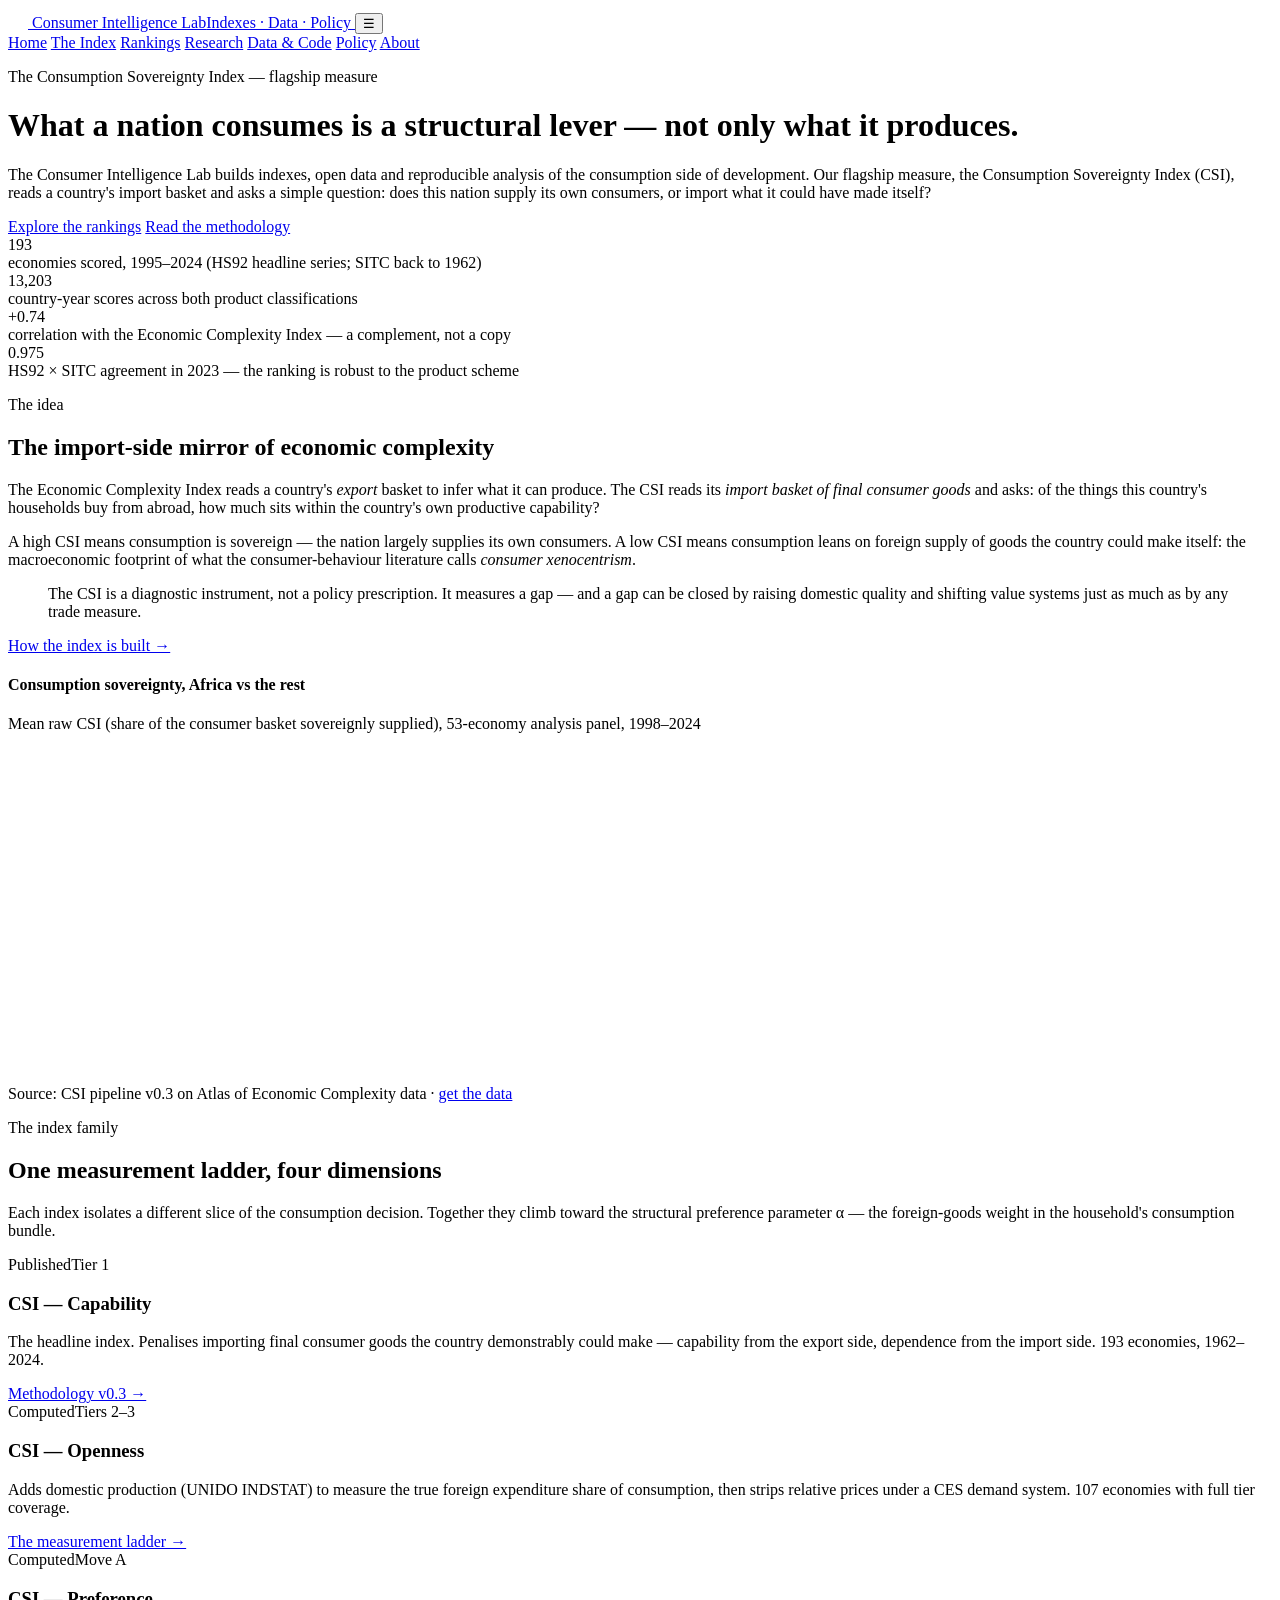
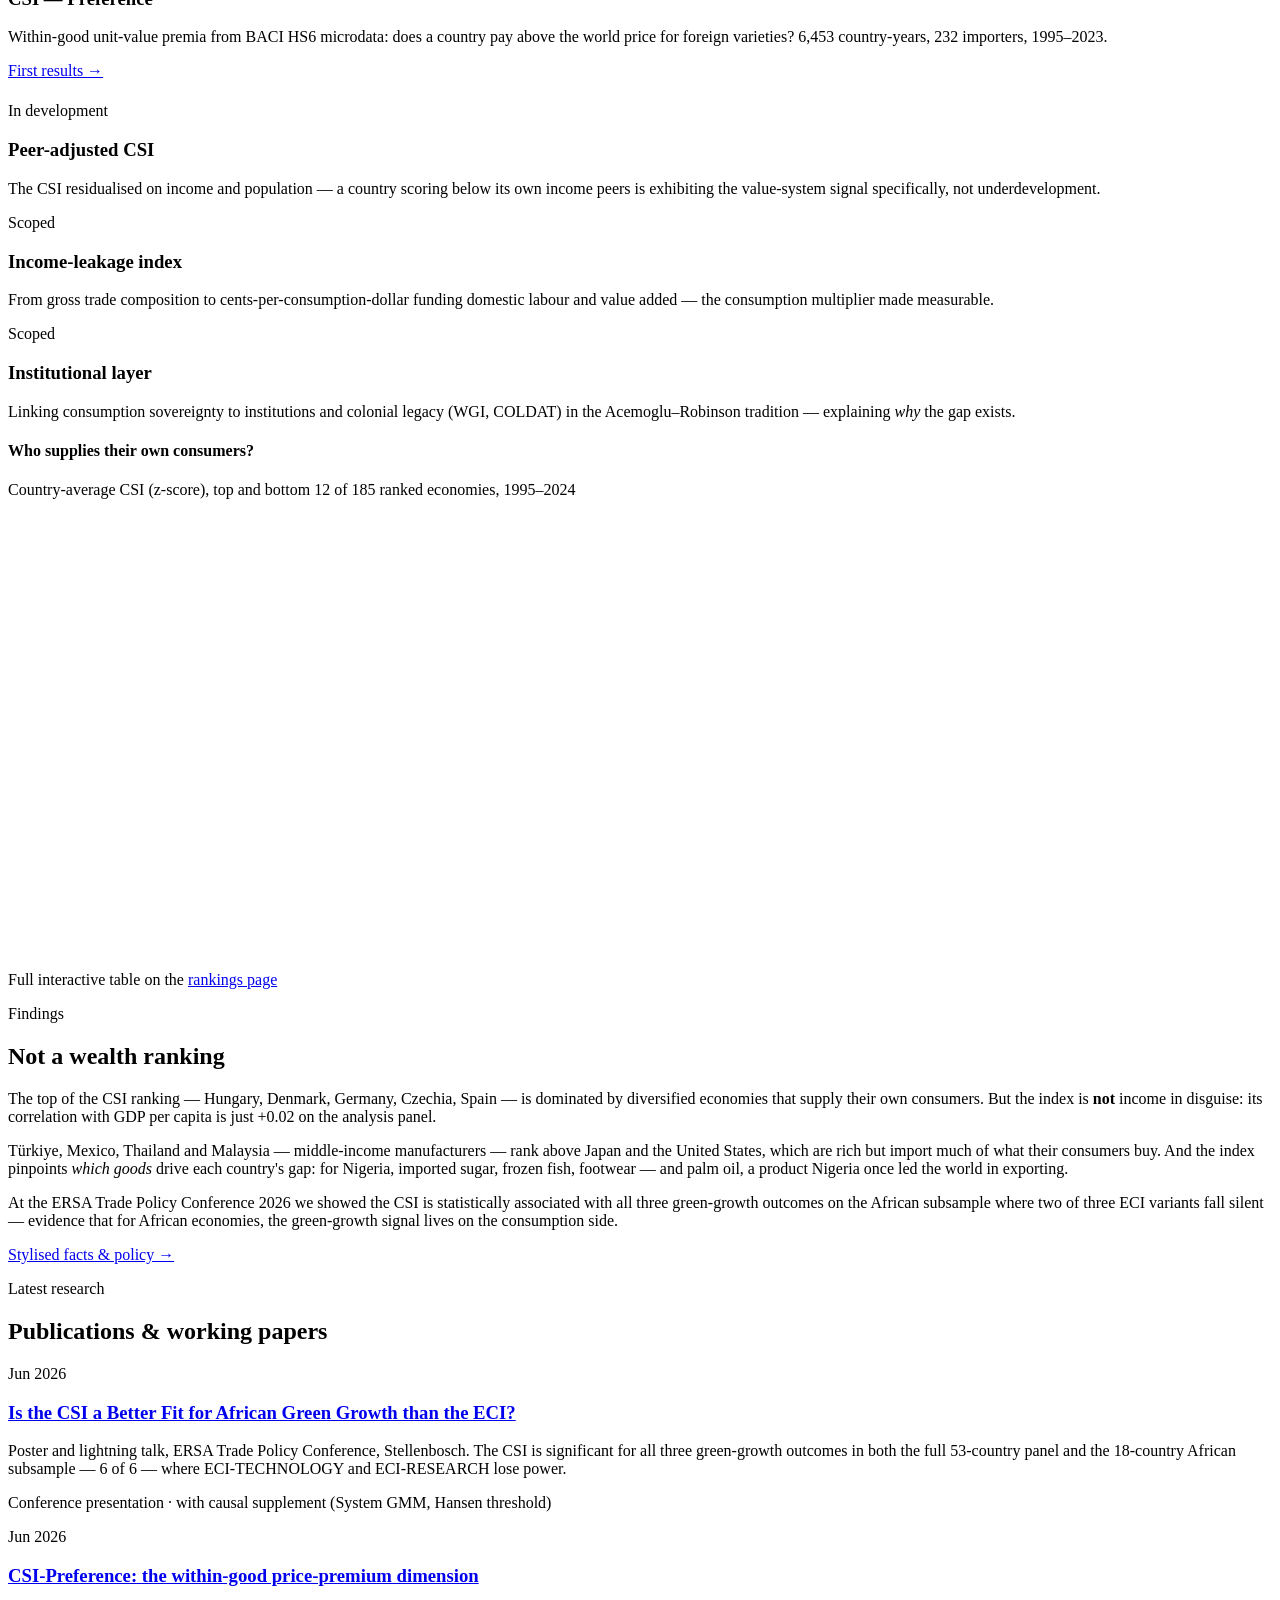
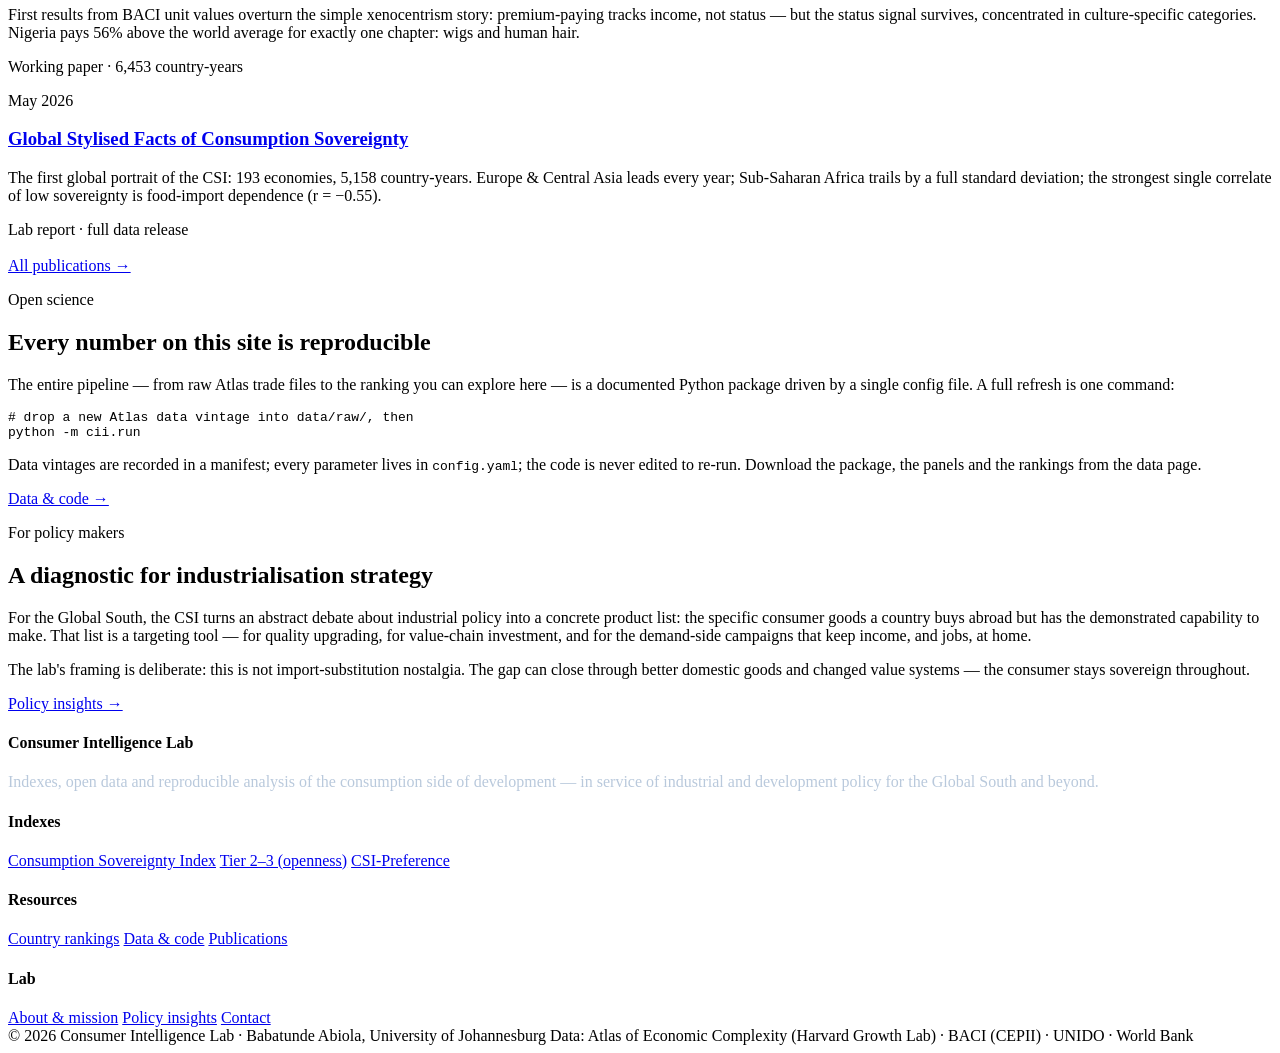
==== index.html @ 5682c0dc "Add site pages" ====
<!DOCTYPE html>
<html lang="en">
<head>
<meta charset="UTF-8">
<meta name="viewport" content="width=device-width, initial-scale=1.0">
<title>Consumer Intelligence Lab — The Consumption Sovereignty Index</title>
<meta name="description" content="The Consumer Intelligence Lab builds indexes, open data and reproducible analysis on how nations consume — starting with the Consumption Sovereignty Index (CSI), the import-side mirror of the Economic Complexity Index.">
<link rel="stylesheet" href="assets/css/main.css">
</head>
<body>

<header class="site-header"><div class="wrap bar">
  <a class="brand" href="index.html">
    <span class="brand-mark"><svg width="20" height="20" viewBox="0 0 20 20" fill="none" aria-hidden="true"><path d="M3 15 L8 9 L12 12 L17 4" stroke="#fff" stroke-width="2" stroke-linecap="round" stroke-linejoin="round"/><circle cx="17" cy="4" r="2" fill="#fff"/></svg></span>
    <span class="brand-name">Consumer Intelligence Lab<span>Indexes · Data · Policy</span></span>
  </a>
  <button class="nav-toggle" aria-label="Menu">☰</button>
  <nav class="nav">
    <a href="index.html">Home</a>
    <a href="csi.html">The Index</a>
    <a href="rankings.html">Rankings</a>
    <a href="research.html">Research</a>
    <a href="data.html">Data &amp; Code</a>
    <a href="policy.html">Policy</a>
    <a href="about.html">About</a>
  </nav>
</div></header>

<div class="hero"><div class="wrap">
  <p class="kicker">The Consumption Sovereignty Index — flagship measure</p>
  <h1>What a nation consumes is a structural lever — not only what it produces.</h1>
  <p class="lead">The Consumer Intelligence Lab builds indexes, open data and reproducible analysis of the consumption side of development. Our flagship measure, the Consumption Sovereignty Index (CSI), reads a country's import basket and asks a simple question: does this nation supply its own consumers, or import what it could have made itself?</p>
  <div class="btn-row">
    <a class="btn btn-primary" href="rankings.html">Explore the rankings</a>
    <a class="btn btn-ghost" href="csi.html">Read the methodology</a>
  </div>
</div></div>

<div class="stat-band"><div class="wrap">
  <div class="stat-grid">
    <div class="stat"><div class="num">193</div><div class="lbl">economies scored, 1995–2024 (HS92 headline series; SITC back to 1962)</div></div>
    <div class="stat"><div class="num">13,203</div><div class="lbl">country-year scores across both product classifications</div></div>
    <div class="stat"><div class="num">+0.74</div><div class="lbl">correlation with the Economic Complexity Index — a complement, not a copy</div></div>
    <div class="stat"><div class="num">0.975</div><div class="lbl">HS92 × SITC agreement in 2023 — the ranking is robust to the product scheme</div></div>
  </div>
</div></div>

<section class="block"><div class="wrap">
  <div class="grid-2">
    <div>
      <p class="kicker">The idea</p>
      <h2>The import-side mirror of economic complexity</h2>
      <p>The Economic Complexity Index reads a country's <em>export</em> basket to infer what it can produce. The CSI reads its <em>import basket of final consumer goods</em> and asks: of the things this country's households buy from abroad, how much sits within the country's own productive capability?</p>
      <p>A high CSI means consumption is sovereign — the nation largely supplies its own consumers. A low CSI means consumption leans on foreign supply of goods the country could make itself: the macroeconomic footprint of what the consumer-behaviour literature calls <em>consumer xenocentrism</em>.</p>
      <blockquote class="pull">The CSI is a diagnostic instrument, not a policy prescription. It measures a gap — and a gap can be closed by raising domestic quality and shifting value systems just as much as by any trade measure.</blockquote>
      <a class="btn btn-light" href="csi.html">How the index is built →</a>
    </div>
    <div class="panel viz-root">
      <h4>Consumption sovereignty, Africa vs the rest</h4>
      <p class="sub">Mean raw CSI (share of the consumer basket sovereignly supplied), 53-economy analysis panel, 1998–2024</p>
      <div class="chart-box" style="height:320px"><canvas id="heroTrend" role="img" aria-label="Line chart: raw CSI for African economies vs non-African economies, 1998 to 2024. The African line is persistently about 0.10 lower."></canvas></div>
      <p class="src">Source: CSI pipeline v0.3 on Atlas of Economic Complexity data · <a href="data.html">get the data</a></p>
    </div>
  </div>
</div></section>

<section class="block alt"><div class="wrap">
  <div class="section-head">
    <p class="kicker">The index family</p>
    <h2>One measurement ladder, four dimensions</h2>
    <p class="muted">Each index isolates a different slice of the consumption decision. Together they climb toward the structural preference parameter α — the foreign-goods weight in the household's consumption bundle.</p>
  </div>
  <div class="grid-3">
    <div class="card index-card">
      <div class="tag-row"><span class="tag t-green">Published</span><span class="tag t-gray">Tier 1</span></div>
      <h3>CSI — Capability</h3>
      <p class="muted">The headline index. Penalises importing final consumer goods the country demonstrably could make — capability from the export side, dependence from the import side. 193 economies, 1962–2024.</p>
      <a href="csi.html">Methodology v0.3 →</a>
    </div>
    <div class="card index-card">
      <div class="tag-row"><span class="tag t-green">Computed</span><span class="tag t-gray">Tiers 2–3</span></div>
      <h3>CSI — Openness</h3>
      <p class="muted">Adds domestic production (UNIDO INDSTAT) to measure the true foreign expenditure share of consumption, then strips relative prices under a CES demand system. 107 economies with full tier coverage.</p>
      <a href="csi.html#ladder">The measurement ladder →</a>
    </div>
    <div class="card index-card">
      <div class="tag-row"><span class="tag t-green">Computed</span><span class="tag t-gray">Move A</span></div>
      <h3>CSI — Preference</h3>
      <p class="muted">Within-good unit-value premia from BACI HS6 microdata: does a country pay above the world price for foreign varieties? 6,453 country-years, 232 importers, 1995–2023.</p>
      <a href="research.html#preference">First results →</a>
    </div>
  </div>
  <div style="margin-top:22px" class="grid-3">
    <div class="card index-card coming">
      <div class="tag-row"><span class="tag t-orange">In development</span></div>
      <h3>Peer-adjusted CSI</h3>
      <p class="muted">The CSI residualised on income and population — a country scoring below its own income peers is exhibiting the value-system signal specifically, not underdevelopment.</p>
    </div>
    <div class="card index-card coming">
      <div class="tag-row"><span class="tag t-orange">Scoped</span></div>
      <h3>Income-leakage index</h3>
      <p class="muted">From gross trade composition to cents-per-consumption-dollar funding domestic labour and value added — the consumption multiplier made measurable.</p>
    </div>
    <div class="card index-card coming">
      <div class="tag-row"><span class="tag t-orange">Scoped</span></div>
      <h3>Institutional layer</h3>
      <p class="muted">Linking consumption sovereignty to institutions and colonial legacy (WGI, COLDAT) in the Acemoglu–Robinson tradition — explaining <em>why</em> the gap exists.</p>
    </div>
  </div>
</div></section>

<section class="block"><div class="wrap">
  <div class="grid-2">
    <div class="panel viz-root">
      <h4>Who supplies their own consumers?</h4>
      <p class="sub">Country-average CSI (z-score), top and bottom 12 of 185 ranked economies, 1995–2024</p>
      <div class="chart-box" style="height:440px"><canvas id="homeRank" role="img" aria-label="Diverging bar chart of top 12 and bottom 12 country-average CSI scores. Hungary leads near +2.0; Somalia is lowest among sovereign states near −2.1."></canvas></div>
      <p class="src">Full interactive table on the <a href="rankings.html">rankings page</a></p>
    </div>
    <div>
      <p class="kicker">Findings</p>
      <h2>Not a wealth ranking</h2>
      <p>The top of the CSI ranking — Hungary, Denmark, Germany, Czechia, Spain — is dominated by diversified economies that supply their own consumers. But the index is <strong>not</strong> income in disguise: its correlation with GDP per capita is just +0.02 on the analysis panel.</p>
      <p>Türkiye, Mexico, Thailand and Malaysia — middle-income manufacturers — rank above Japan and the United States, which are rich but import much of what their consumers buy. And the index pinpoints <em>which goods</em> drive each country's gap: for Nigeria, imported sugar, frozen fish, footwear — and palm oil, a product Nigeria once led the world in exporting.</p>
      <p>At the ERSA Trade Policy Conference 2026 we showed the CSI is statistically associated with all three green-growth outcomes on the African subsample where two of three ECI variants fall silent — evidence that for African economies, the green-growth signal lives on the consumption side.</p>
      <a class="btn btn-light" href="policy.html">Stylised facts &amp; policy →</a>
    </div>
  </div>
</div></section>

<section class="block alt"><div class="wrap">
  <div class="section-head">
    <p class="kicker">Latest research</p>
    <h2>Publications &amp; working papers</h2>
  </div>
  <div class="pub">
    <div class="date">Jun 2026</div>
    <div>
      <h3><a href="research.html#ersa">Is the CSI a Better Fit for African Green Growth than the ECI?</a></h3>
      <p>Poster and lightning talk, ERSA Trade Policy Conference, Stellenbosch. The CSI is significant for all three green-growth outcomes in both the full 53-country panel and the 18-country African subsample — 6 of 6 — where ECI-TECHNOLOGY and ECI-RESEARCH lose power.</p>
      <p class="meta">Conference presentation · with causal supplement (System GMM, Hansen threshold)</p>
    </div>
  </div>
  <div class="pub">
    <div class="date">Jun 2026</div>
    <div>
      <h3><a href="research.html#preference">CSI-Preference: the within-good price-premium dimension</a></h3>
      <p>First results from BACI unit values overturn the simple xenocentrism story: premium-paying tracks income, not status — but the status signal survives, concentrated in culture-specific categories. Nigeria pays 56% above the world average for exactly one chapter: wigs and human hair.</p>
      <p class="meta">Working paper · 6,453 country-years</p>
    </div>
  </div>
  <div class="pub">
    <div class="date">May 2026</div>
    <div>
      <h3><a href="research.html#stylised">Global Stylised Facts of Consumption Sovereignty</a></h3>
      <p>The first global portrait of the CSI: 193 economies, 5,158 country-years. Europe &amp; Central Asia leads every year; Sub-Saharan Africa trails by a full standard deviation; the strongest single correlate of low sovereignty is food-import dependence (r = −0.55).</p>
      <p class="meta">Lab report · full data release</p>
    </div>
  </div>
  <p style="margin-top:18px"><a class="btn btn-light" href="research.html">All publications →</a></p>
</div></section>

<section class="block"><div class="wrap">
  <div class="grid-2">
    <div>
      <p class="kicker">Open science</p>
      <h2>Every number on this site is reproducible</h2>
      <p>The entire pipeline — from raw Atlas trade files to the ranking you can explore here — is a documented Python package driven by a single config file. A full refresh is one command:</p>
      <pre class="code"><span class="c"># drop a new Atlas data vintage into data/raw/, then</span>
python -m cii.run</pre>
      <p>Data vintages are recorded in a manifest; every parameter lives in <code class="inline">config.yaml</code>; the code is never edited to re-run. Download the package, the panels and the rankings from the data page.</p>
      <a class="btn btn-primary" href="data.html">Data &amp; code →</a>
    </div>
    <div>
      <p class="kicker">For policy makers</p>
      <h2>A diagnostic for industrialisation strategy</h2>
      <p>For the Global South, the CSI turns an abstract debate about industrial policy into a concrete product list: the specific consumer goods a country buys abroad but has the demonstrated capability to make. That list is a targeting tool — for quality upgrading, for value-chain investment, and for the demand-side campaigns that keep income, and jobs, at home.</p>
      <p>The lab's framing is deliberate: this is not import-substitution nostalgia. The gap can close through better domestic goods and changed value systems — the consumer stays sovereign throughout.</p>
      <a class="btn btn-light" href="policy.html">Policy insights →</a>
    </div>
  </div>
</div></section>

<footer class="site-footer"><div class="wrap">
  <div class="top">
    <div>
      <h4>Consumer Intelligence Lab</h4>
      <p class="small" style="color:#b9c9dc">Indexes, open data and reproducible analysis of the consumption side of development — in service of industrial and development policy for the Global South and beyond.</p>
    </div>
    <div>
      <h4>Indexes</h4>
      <a href="csi.html">Consumption Sovereignty Index</a>
      <a href="csi.html#ladder">Tier 2–3 (openness)</a>
      <a href="research.html#preference">CSI-Preference</a>
    </div>
    <div>
      <h4>Resources</h4>
      <a href="rankings.html">Country rankings</a>
      <a href="data.html">Data &amp; code</a>
      <a href="research.html">Publications</a>
    </div>
    <div>
      <h4>Lab</h4>
      <a href="about.html">About &amp; mission</a>
      <a href="policy.html">Policy insights</a>
      <a href="about.html#contact">Contact</a>
    </div>
  </div>
  <div class="legal">
    <span>© 2026 Consumer Intelligence Lab · Babatunde Abiola, University of Johannesburg</span>
    <span>Data: Atlas of Economic Complexity (Harvard Growth Lab) · BACI (CEPII) · UNIDO · World Bank</span>
  </div>
</div></footer>

<script src="assets/js/vendor/chart.umd.min.js"></script>
<script src="assets/js/data.js"></script>
<script src="assets/js/main.js"></script>
<script>
(function () {
  const D = CSI_DATA;
  cilLineChart("heroTrend", D.analysisYears, [
    { label: "African economies (18)", data: D.trendAfrica, color: CIL.series[1] },
    { label: "Non-African economies (35)", data: D.trendNonAfrica, color: CIL.series[0] },
  ], { yTitle: "Raw CSI (0–1, high = sovereign)" });

  const top = D.rankings.slice(0, 12);
  const bottom = D.rankings.slice(-12);
  const rows = top.concat(bottom);
  cilDivergingBar("homeRank", rows.map(r => r.name), rows.map(r => r.csi),
    { xTitle: "Country-average CSI (z-score)", dp: 2 });
})();
</script>
</body>
</html>
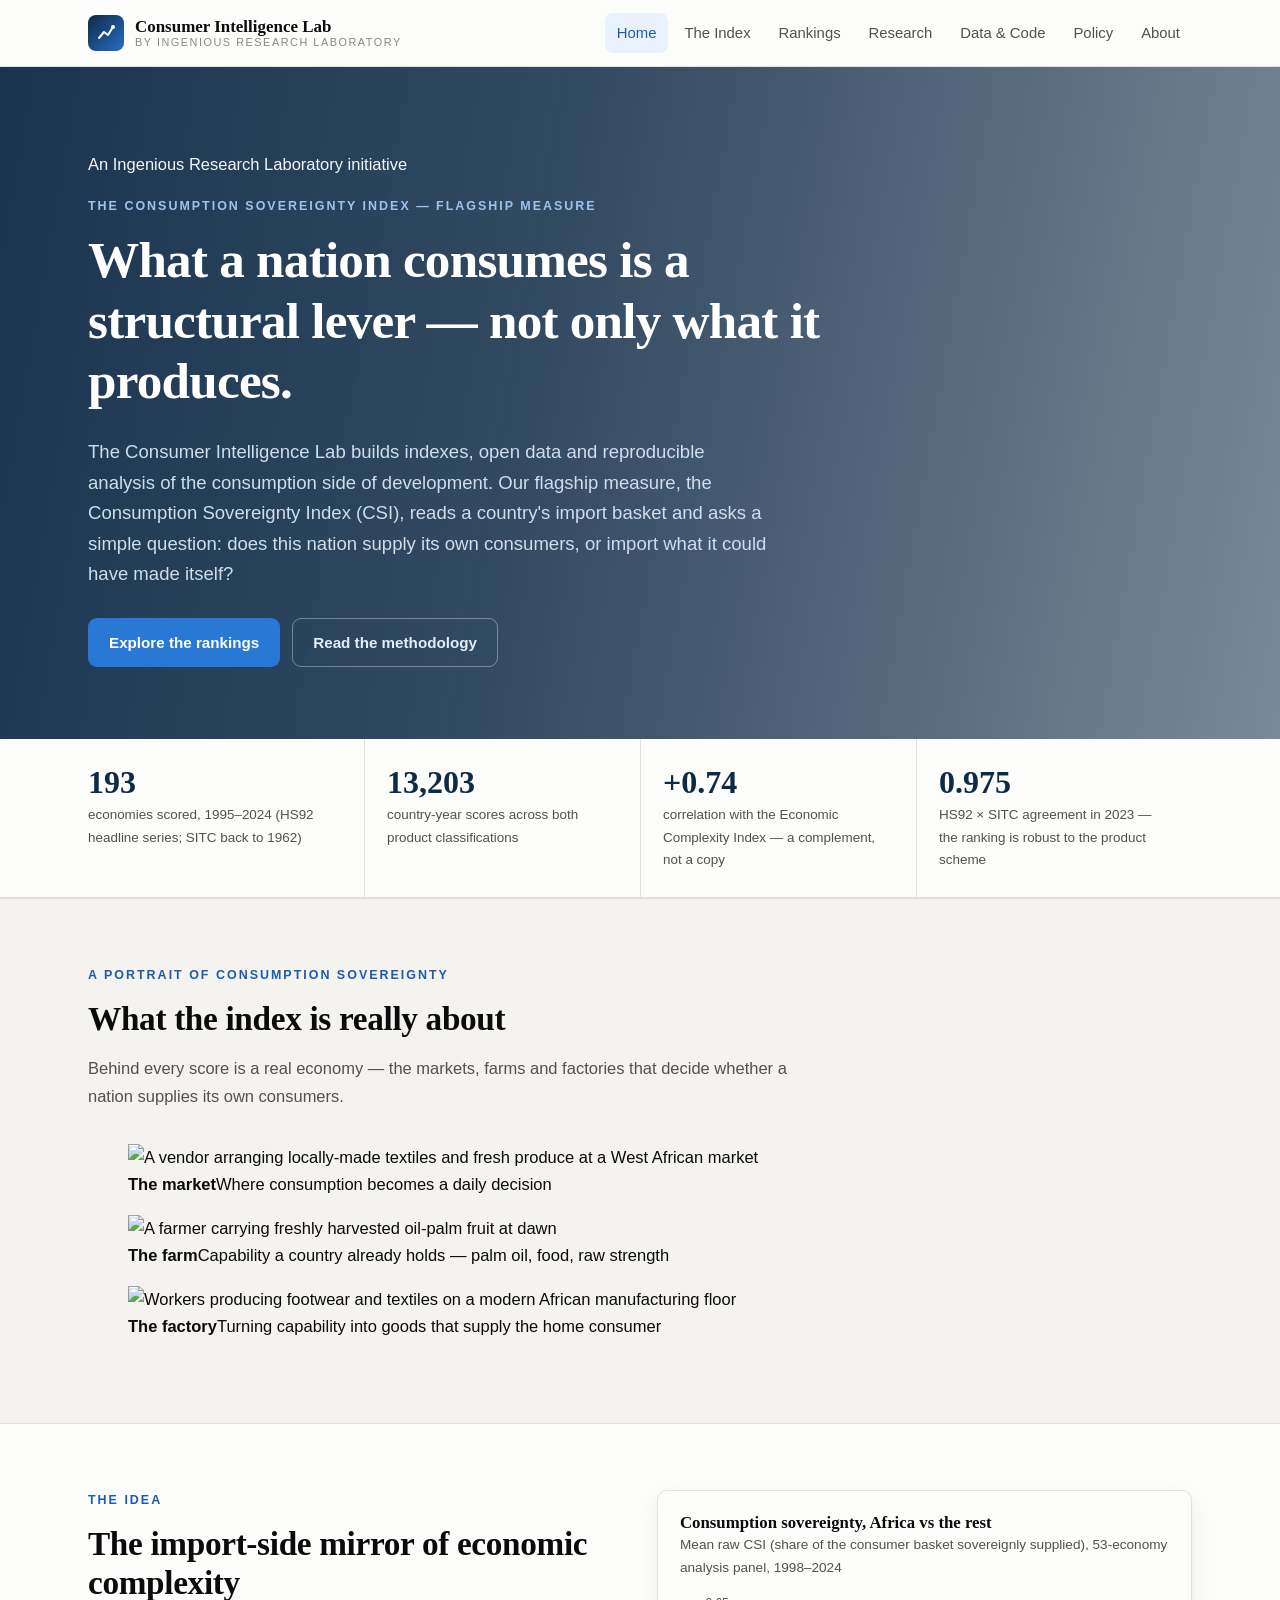
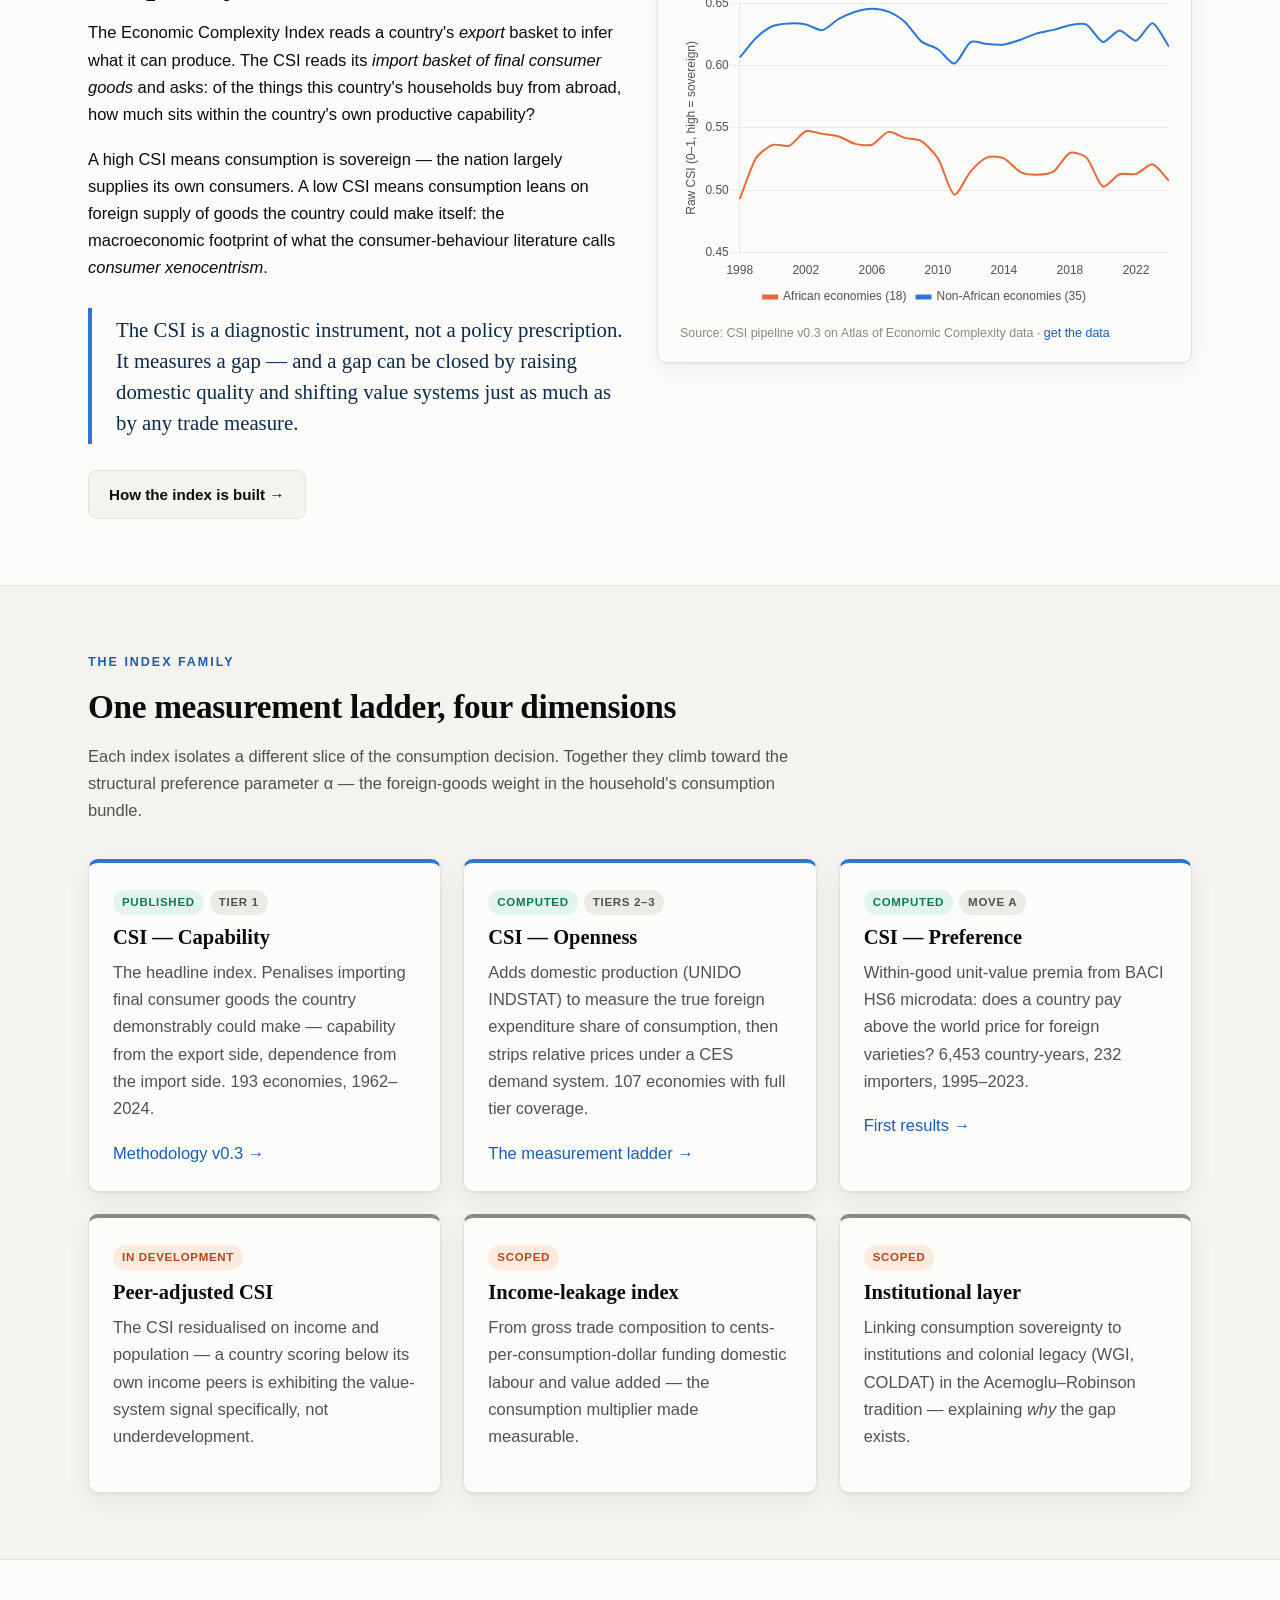
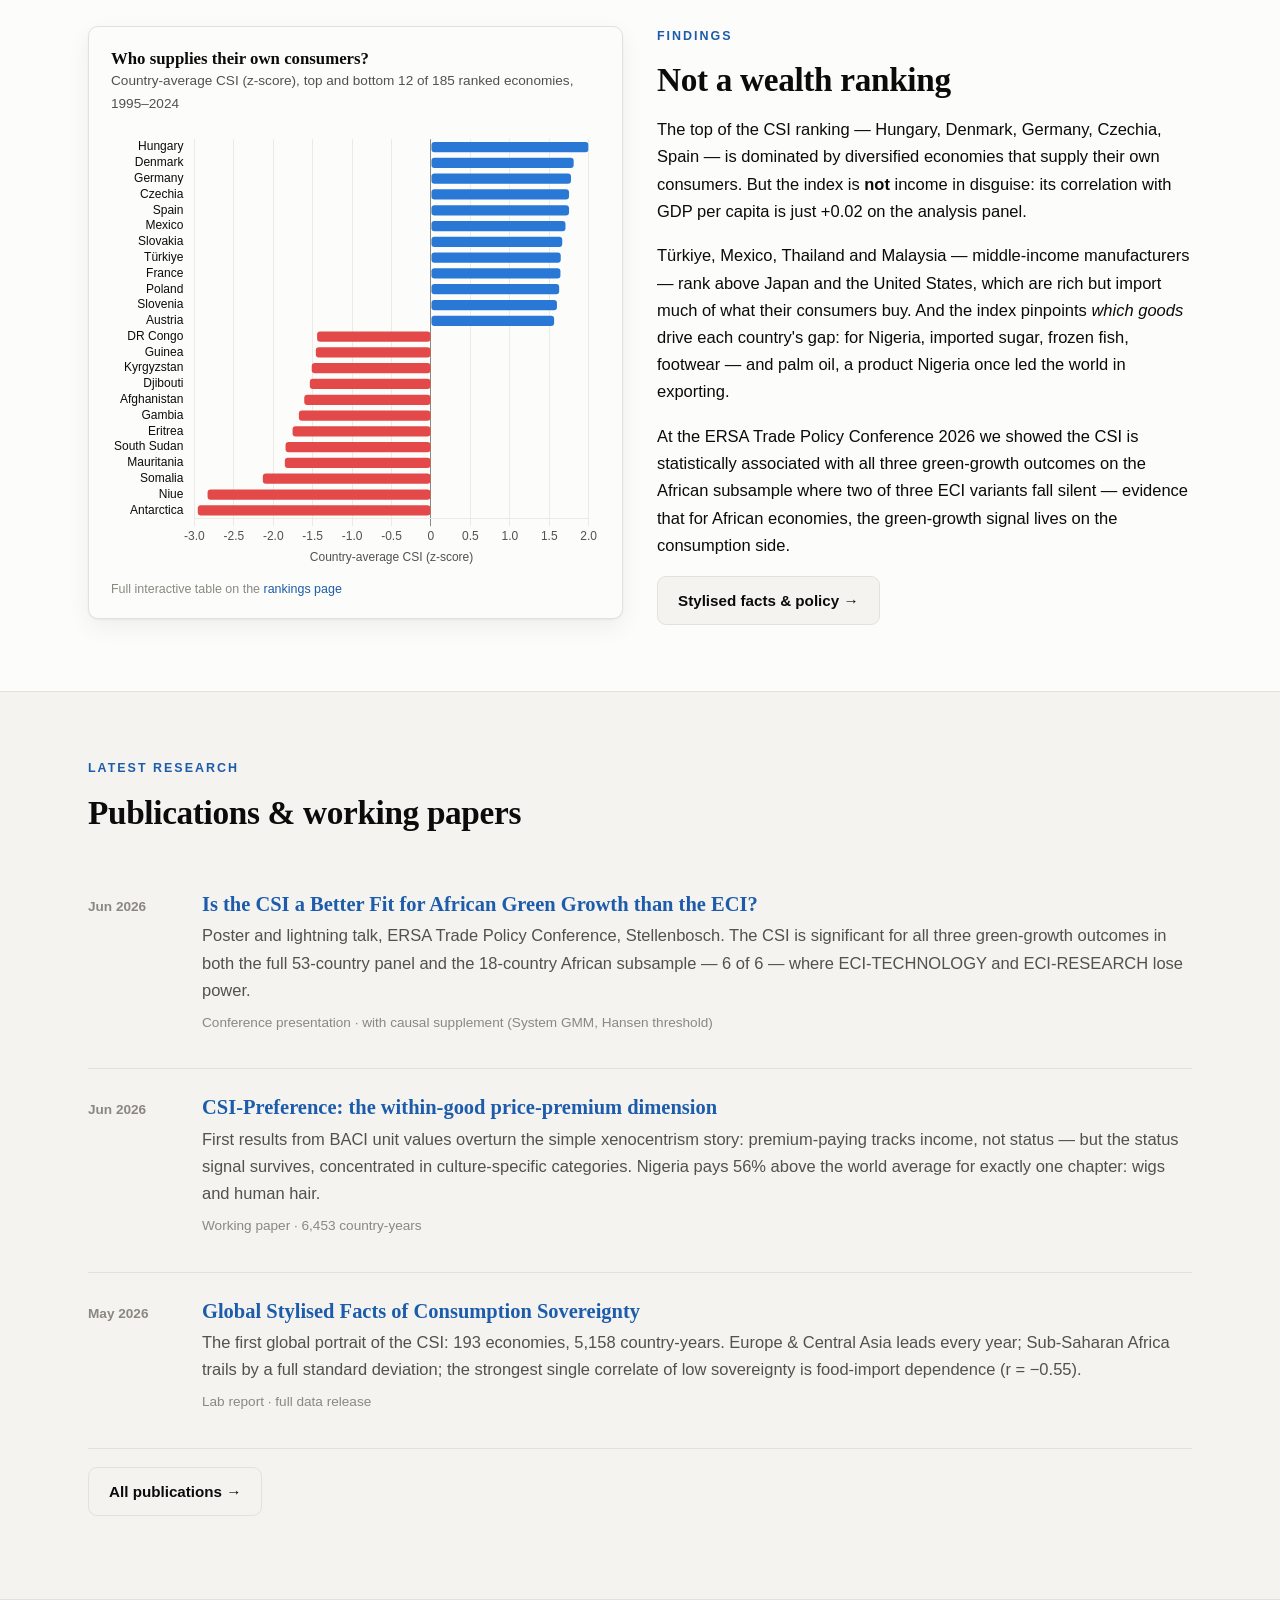
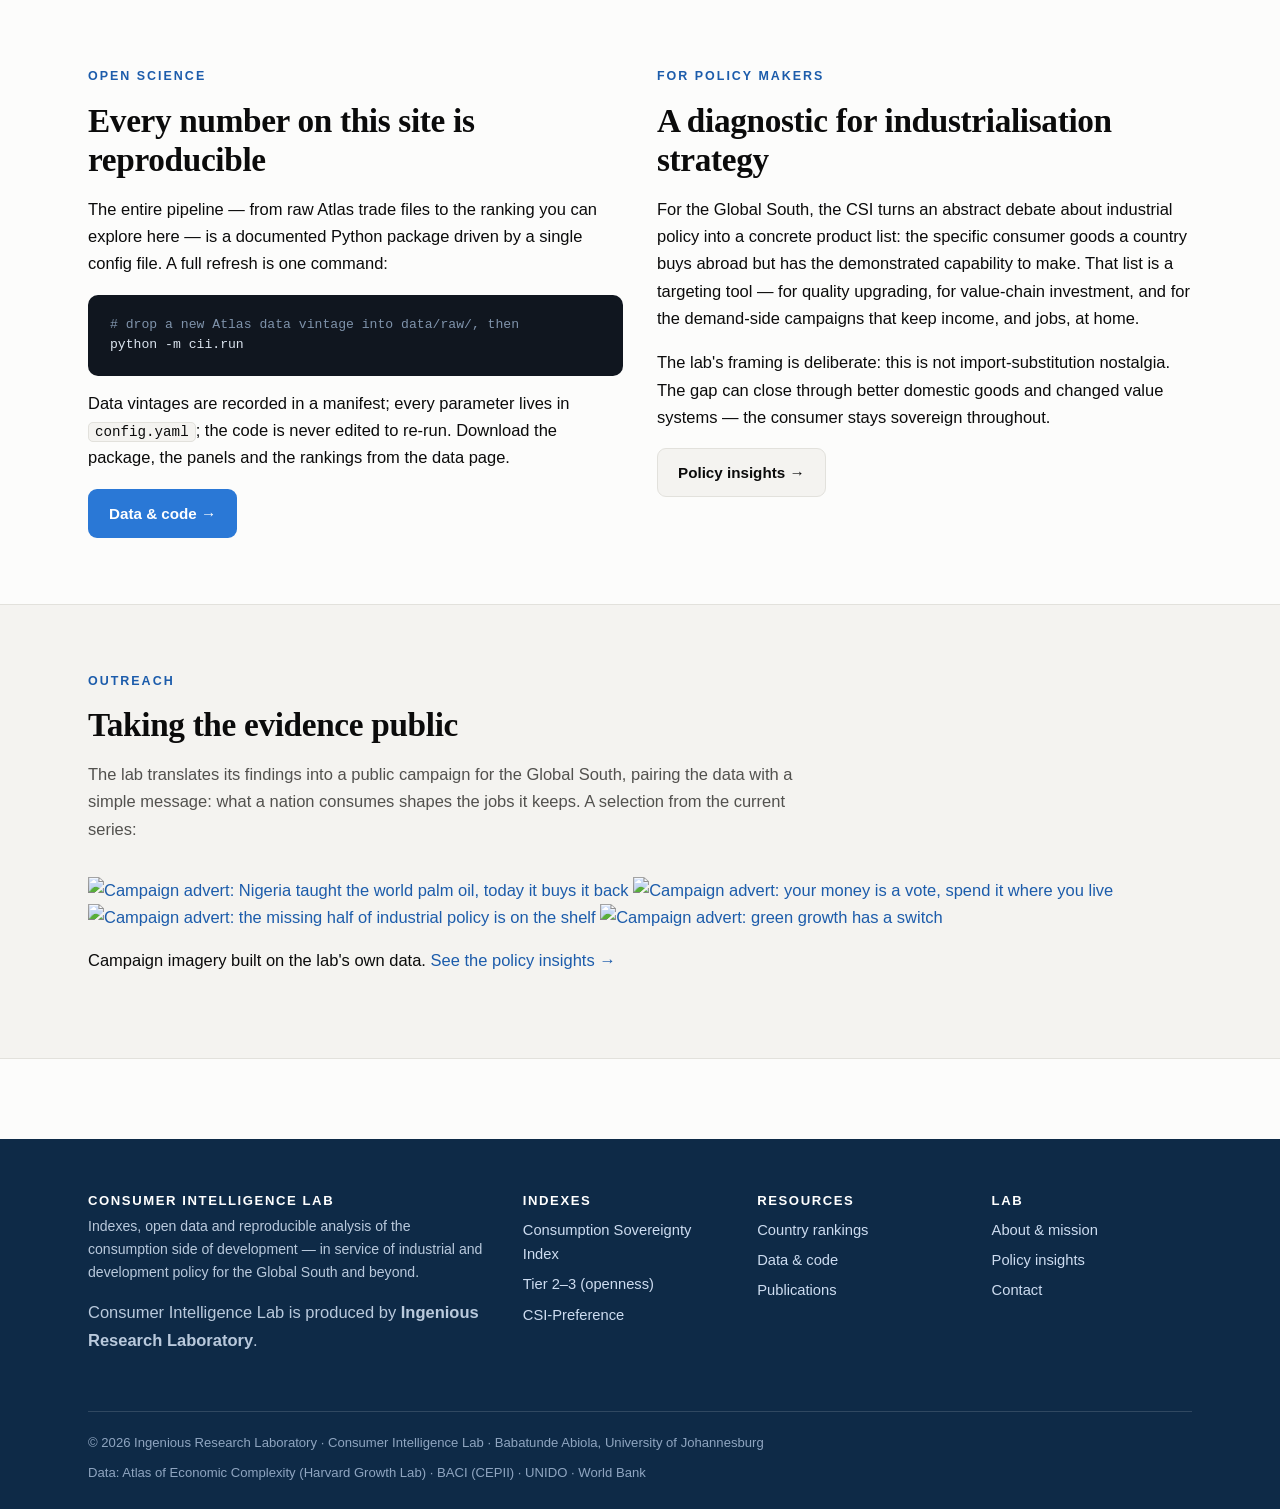
==== commit bec1c3e6: "Add files via upload" ====
--- a/index.html
+++ b/index.html
@@ -12,7 +12,7 @@
 <header class="site-header"><div class="wrap bar">
   <a class="brand" href="index.html">
     <span class="brand-mark"><svg width="20" height="20" viewBox="0 0 20 20" fill="none" aria-hidden="true"><path d="M3 15 L8 9 L12 12 L17 4" stroke="#fff" stroke-width="2" stroke-linecap="round" stroke-linejoin="round"/><circle cx="17" cy="4" r="2" fill="#fff"/></svg></span>
-    <span class="brand-name">Consumer Intelligence Lab<span>Indexes · Data · Policy</span></span>
+    <span class="brand-name">Consumer Intelligence Lab<span>By Ingenious Research Laboratory</span></span>
   </a>
   <button class="nav-toggle" aria-label="Menu">☰</button>
   <nav class="nav">
@@ -26,7 +26,8 @@
   </nav>
 </div></header>
 
-<div class="hero"><div class="wrap">
+<div class="hero has-photo" style="background: linear-gradient(100deg, rgba(14,42,71,.95) 0%, rgba(14,42,71,.85) 42%, rgba(14,42,71,.55) 100%), url('assets/img/photo_market.jpg'); background-size: cover; background-position: center right;"><div class="wrap">
+  <p class="hero-eyebrow">An Ingenious Research Laboratory initiative</p>
   <p class="kicker">The Consumption Sovereignty Index — flagship measure</p>
   <h1>What a nation consumes is a structural lever — not only what it produces.</h1>
   <p class="lead">The Consumer Intelligence Lab builds indexes, open data and reproducible analysis of the consumption side of development. Our flagship measure, the Consumption Sovereignty Index (CSI), reads a country's import basket and asks a simple question: does this nation supply its own consumers, or import what it could have made itself?</p>
@@ -44,6 +45,28 @@
     <div class="stat"><div class="num">0.975</div><div class="lbl">HS92 × SITC agreement in 2023 — the ranking is robust to the product scheme</div></div>
   </div>
 </div></div>
+
+<section class="block alt"><div class="wrap">
+  <div class="section-head">
+    <p class="kicker">A portrait of consumption sovereignty</p>
+    <h2>What the index is really about</h2>
+    <p class="muted">Behind every score is a real economy — the markets, farms and factories that decide whether a nation supplies its own consumers.</p>
+  </div>
+  <div class="photo-trio">
+    <figure>
+      <div class="ph"><img src="assets/img/photo_market.jpg" alt="A vendor arranging locally-made textiles and fresh produce at a West African market" loading="lazy"></div>
+      <div class="cap"><b>The market</b><span>Where consumption becomes a daily decision</span></div>
+    </figure>
+    <figure>
+      <div class="ph"><img src="assets/img/photo_palm.jpg" alt="A farmer carrying freshly harvested oil-palm fruit at dawn" loading="lazy"></div>
+      <div class="cap"><b>The farm</b><span>Capability a country already holds — palm oil, food, raw strength</span></div>
+    </figure>
+    <figure>
+      <div class="ph"><img src="assets/img/photo_factory.jpg" alt="Workers producing footwear and textiles on a modern African manufacturing floor" loading="lazy"></div>
+      <div class="cap"><b>The factory</b><span>Turning capability into goods that supply the home consumer</span></div>
+    </figure>
+  </div>
+</div></section>
 
 <section class="block"><div class="wrap">
   <div class="grid-2">
@@ -181,11 +204,27 @@
   </div>
 </div></section>
 
+<section class="block alt"><div class="wrap">
+  <div class="section-head">
+    <p class="kicker">Outreach</p>
+    <h2>Taking the evidence public</h2>
+    <p class="muted">The lab translates its findings into a public campaign for the Global South, pairing the data with a simple message: what a nation consumes shapes the jobs it keeps. A selection from the current series:</p>
+  </div>
+  <div class="campaign-grid">
+    <a href="assets/img/camp_palm.jpg" target="_blank" rel="noopener"><img src="assets/img/camp_palm.jpg" alt="Campaign advert: Nigeria taught the world palm oil, today it buys it back" loading="lazy"></a>
+    <a href="assets/img/camp_market.jpg" target="_blank" rel="noopener"><img src="assets/img/camp_market.jpg" alt="Campaign advert: your money is a vote, spend it where you live" loading="lazy"></a>
+    <a href="assets/img/camp_index.jpg" target="_blank" rel="noopener"><img src="assets/img/camp_index.jpg" alt="Campaign advert: the missing half of industrial policy is on the shelf" loading="lazy"></a>
+    <a href="assets/img/camp_green.jpg" target="_blank" rel="noopener"><img src="assets/img/camp_green.jpg" alt="Campaign advert: green growth has a switch" loading="lazy"></a>
+  </div>
+  <p class="src" style="margin-top:16px">Campaign imagery built on the lab's own data. <a href="policy.html">See the policy insights →</a></p>
+</div></section>
+
 <footer class="site-footer"><div class="wrap">
   <div class="top">
     <div>
       <h4>Consumer Intelligence Lab</h4>
       <p class="small" style="color:#b9c9dc">Indexes, open data and reproducible analysis of the consumption side of development — in service of industrial and development policy for the Global South and beyond.</p>
+      <p class="parent-credit">Consumer Intelligence Lab is produced by <strong>Ingenious Research Laboratory</strong>.</p>
     </div>
     <div>
       <h4>Indexes</h4>
@@ -207,7 +246,7 @@
     </div>
   </div>
   <div class="legal">
-    <span>© 2026 Consumer Intelligence Lab · Babatunde Abiola, University of Johannesburg</span>
+    <span>© 2026 Ingenious Research Laboratory · Consumer Intelligence Lab · Babatunde Abiola, University of Johannesburg</span>
     <span>Data: Atlas of Economic Complexity (Harvard Growth Lab) · BACI (CEPII) · UNIDO · World Bank</span>
   </div>
 </div></footer>
--- a/assets/css/main.css
+++ b/assets/css/main.css
@@ -0,0 +1,312 @@
+/* ============================================================
+   Consumer Intelligence Lab — site design system
+   Palette follows the validated dataviz reference instance.
+   ============================================================ */
+:root {
+  color-scheme: light;
+  --paper: #fcfcfb;
+  --surface-1: #fcfcfb;
+  --surface-2: #f4f3f0;
+  --surface-3: #ebeae6;
+  --ink: #0b0b0b;
+  --ink-2: #52514e;
+  --ink-3: #8a8880;
+  --line: #e2e1dc;
+  --navy: #0e2a47;
+  --navy-2: #16395e;
+  --accent: #2a78d6;
+  --accent-deep: #1c5cab;
+  --accent-soft: #cde2fb;
+  --pos: #2a78d6;
+  --neg: #e34948;
+  --neutral-mid: #f0efec;
+  --series-1: #2a78d6;
+  --series-2: #eb6834;
+  --series-3: #1baf7a;
+  --series-4: #eda100;
+  --series-5: #e87ba4;
+  --series-6: #008300;
+  --radius: 10px;
+  --shadow: 0 1px 2px rgba(11,11,11,.05), 0 8px 24px rgba(11,11,11,.06);
+  --font-serif: "Charter", "Bitstream Charter", "Sitka Text", Cambria, Georgia, serif;
+  --font-sans: -apple-system, BlinkMacSystemFont, "Segoe UI", Roboto, "Helvetica Neue", Arial, sans-serif;
+  --font-mono: ui-monospace, "Cascadia Code", "SF Mono", Menlo, Consolas, monospace;
+}
+
+* { box-sizing: border-box; }
+html { scroll-behavior: smooth; }
+body {
+  margin: 0;
+  background: var(--paper);
+  color: var(--ink);
+  font-family: var(--font-sans);
+  font-size: 16.5px;
+  line-height: 1.65;
+  -webkit-font-smoothing: antialiased;
+}
+
+.wrap { max-width: 1160px; margin: 0 auto; padding: 0 28px; }
+.wrap-narrow { max-width: 880px; margin: 0 auto; padding: 0 28px; }
+
+h1, h2, h3, h4 { font-family: var(--font-serif); line-height: 1.18; margin: 0 0 .5em; color: var(--ink); font-weight: 700; }
+h1 { font-size: clamp(2rem, 4.4vw, 3.2rem); letter-spacing: -.015em; }
+h2 { font-size: clamp(1.5rem, 2.6vw, 2.1rem); letter-spacing: -.01em; }
+h3 { font-size: 1.28rem; }
+h4 { font-size: 1.05rem; }
+p { margin: 0 0 1.05em; }
+a { color: var(--accent-deep); text-decoration: none; }
+a:hover { text-decoration: underline; }
+.muted { color: var(--ink-2); }
+.small { font-size: .88rem; }
+
+/* ---------- header ---------- */
+.site-header {
+  position: sticky; top: 0; z-index: 50;
+  background: rgba(252,252,251,.92);
+  backdrop-filter: blur(10px);
+  border-bottom: 1px solid var(--line);
+}
+.site-header .bar { display: flex; align-items: center; justify-content: space-between; height: 66px; }
+.brand { display: flex; align-items: center; gap: 11px; color: var(--ink); text-decoration: none; }
+.brand:hover { text-decoration: none; }
+.brand-mark {
+  width: 36px; height: 36px; border-radius: 8px; flex: none;
+  background: linear-gradient(135deg, var(--navy) 0%, var(--accent) 115%);
+  display: grid; place-items: center;
+}
+.brand-mark svg { display: block; }
+.brand-name { font-family: var(--font-serif); font-weight: 700; font-size: 1.06rem; line-height: 1.15; }
+.brand-name span { display: block; font-family: var(--font-sans); font-weight: 500; font-size: .68rem; letter-spacing: .14em; text-transform: uppercase; color: var(--ink-3); }
+.nav { display: flex; gap: 4px; align-items: center; }
+.nav a {
+  color: var(--ink-2); font-size: .93rem; font-weight: 500;
+  padding: 8px 12px; border-radius: 8px;
+}
+.nav a:hover { color: var(--ink); background: var(--surface-2); text-decoration: none; }
+.nav a.active { color: var(--accent-deep); background: #e8f1fc; }
+.nav-toggle { display: none; background: none; border: 1px solid var(--line); border-radius: 8px; padding: 7px 10px; font-size: 1rem; cursor: pointer; color: var(--ink); }
+
+@media (max-width: 900px) {
+  .nav { display: none; position: absolute; top: 66px; left: 0; right: 0; background: var(--paper); border-bottom: 1px solid var(--line); flex-direction: column; align-items: stretch; padding: 10px 18px 16px; }
+  .nav.open { display: flex; }
+  .nav-toggle { display: block; }
+}
+
+/* ---------- hero ---------- */
+.hero {
+  background:
+    radial-gradient(1100px 480px at 82% -10%, rgba(42,120,214,.28), transparent 60%),
+    radial-gradient(700px 420px at 10% 110%, rgba(27,175,122,.14), transparent 55%),
+    var(--navy);
+  color: #f2f6fb;
+  padding: 84px 0 72px;
+}
+.hero h1 { color: #fff; max-width: 780px; }
+.hero .kicker { color: #9cc3f0; }
+.hero p.lead { font-size: 1.16rem; color: #cfdded; max-width: 680px; }
+.hero .btn-row { margin-top: 28px; display: flex; gap: 12px; flex-wrap: wrap; }
+
+.kicker {
+  font-size: .78rem; font-weight: 600; letter-spacing: .16em;
+  text-transform: uppercase; color: var(--accent-deep); margin: 0 0 14px;
+}
+
+.btn {
+  display: inline-block; font-weight: 600; font-size: .95rem;
+  padding: 11px 20px; border-radius: 9px; border: 1px solid transparent;
+  cursor: pointer; text-decoration: none;
+}
+.btn:hover { text-decoration: none; }
+.btn-primary { background: var(--accent); color: #fff; }
+.btn-primary:hover { background: var(--accent-deep); }
+.btn-ghost { background: transparent; color: #e5eefb; border-color: rgba(255,255,255,.35); }
+.btn-ghost:hover { border-color: #fff; }
+.btn-light { background: var(--surface-2); color: var(--ink); border-color: var(--line); }
+.btn-light:hover { background: var(--surface-3); }
+
+/* ---------- stat band ---------- */
+.stat-band { border-bottom: 1px solid var(--line); background: var(--surface-1); }
+.stat-grid { display: grid; grid-template-columns: repeat(4, 1fr); gap: 0; }
+.stat { padding: 26px 22px; border-left: 1px solid var(--line); }
+.stat:first-child { border-left: none; padding-left: 0; }
+.stat .num { font-family: var(--font-serif); font-size: 2rem; font-weight: 700; line-height: 1.1; color: var(--navy); }
+.stat .lbl { font-size: .84rem; color: var(--ink-2); margin-top: 4px; }
+@media (max-width: 820px) { .stat-grid { grid-template-columns: 1fr 1fr; } .stat { border-left: none; padding-left: 0; } }
+
+/* ---------- sections ---------- */
+section.block { padding: 66px 0; }
+section.block.alt { background: var(--surface-2); border-top: 1px solid var(--line); border-bottom: 1px solid var(--line); }
+.section-head { max-width: 720px; margin-bottom: 34px; }
+
+.grid-2 { display: grid; grid-template-columns: 1fr 1fr; gap: 34px; align-items: start; }
+.grid-3 { display: grid; grid-template-columns: repeat(3, 1fr); gap: 22px; }
+@media (max-width: 900px) { .grid-2, .grid-3 { grid-template-columns: 1fr; } }
+
+/* ---------- cards ---------- */
+.card {
+  background: var(--surface-1); border: 1px solid var(--line);
+  border-radius: var(--radius); padding: 24px; box-shadow: var(--shadow);
+}
+.card h3 { margin-top: 2px; }
+.card .tag-row { margin-bottom: 10px; }
+.tag {
+  display: inline-block; font-size: .72rem; font-weight: 600;
+  letter-spacing: .06em; text-transform: uppercase;
+  padding: 3px 9px; border-radius: 99px; background: #e8f1fc; color: var(--accent-deep);
+  margin-right: 6px;
+}
+.tag.t-green { background: #e2f4ec; color: #0d7a55; }
+.tag.t-orange { background: #fdeade; color: #b34617; }
+.tag.t-gray { background: var(--surface-3); color: var(--ink-2); }
+
+.index-card { border-top: 4px solid var(--accent); }
+.index-card.coming { border-top-color: var(--ink-3); }
+.index-card .status { font-size: .8rem; font-weight: 600; color: var(--ink-3); }
+
+/* ---------- publication list ---------- */
+.pub {
+  display: grid; grid-template-columns: 92px 1fr; gap: 22px;
+  padding: 26px 0; border-bottom: 1px solid var(--line);
+}
+.pub:last-child { border-bottom: none; }
+.pub .date { font-size: .85rem; color: var(--ink-3); font-weight: 600; padding-top: 4px; }
+.pub h3 { margin-bottom: 6px; }
+.pub p { color: var(--ink-2); margin-bottom: 8px; }
+.pub .meta { font-size: .85rem; color: var(--ink-3); }
+@media (max-width: 640px) { .pub { grid-template-columns: 1fr; gap: 6px; } }
+
+/* ---------- figure / chart panels ---------- */
+.viz-root { background: var(--surface-1); }
+.panel {
+  background: var(--surface-1); border: 1px solid var(--line);
+  border-radius: var(--radius); padding: 22px 22px 14px; box-shadow: var(--shadow);
+}
+.panel h4 { margin-bottom: 2px; }
+.panel .sub { font-size: .85rem; color: var(--ink-2); margin: 0 0 14px; }
+.panel .src { font-size: .78rem; color: var(--ink-3); margin: 10px 0 4px; }
+.chart-box { position: relative; width: 100%; }
+
+figure.shot { margin: 0; }
+figure.shot img { width: 100%; border: 1px solid var(--line); border-radius: var(--radius); display: block; }
+figure.shot figcaption { font-size: .84rem; color: var(--ink-2); padding-top: 8px; }
+
+/* ---------- tables ---------- */
+table.data {
+  width: 100%; border-collapse: collapse; font-size: .92rem;
+  background: var(--surface-1);
+}
+table.data th {
+  text-align: left; font-size: .78rem; letter-spacing: .05em; text-transform: uppercase;
+  color: var(--ink-2); font-weight: 600; padding: 10px 12px;
+  border-bottom: 2px solid var(--ink); white-space: nowrap;
+}
+table.data td { padding: 9px 12px; border-bottom: 1px solid var(--line); vertical-align: top; }
+table.data tr:hover td { background: #f6f9fd; }
+table.data .num { text-align: right; font-variant-numeric: tabular-nums; font-family: var(--font-mono); font-size: .86rem; }
+th.num { text-align: right; }
+.pos { color: var(--accent-deep); }
+.neg { color: #b32c2b; }
+
+.table-scroll { overflow-x: auto; border: 1px solid var(--line); border-radius: var(--radius); }
+.table-scroll table.data { border: none; }
+
+/* rank bar inside table */
+.zbar { display: inline-flex; align-items: center; gap: 8px; min-width: 190px; }
+.zbar .track { position: relative; flex: 1; height: 12px; background: var(--neutral-mid); border-radius: 3px; }
+.zbar .mid { position: absolute; left: 50%; top: -2px; bottom: -2px; width: 1px; background: var(--ink-3); }
+.zbar .fill { position: absolute; top: 2px; bottom: 2px; border-radius: 2px; }
+.zbar .fill.p { background: var(--pos); }
+.zbar .fill.n { background: var(--neg); }
+
+/* ---------- controls ---------- */
+.controls { display: flex; flex-wrap: wrap; gap: 10px; align-items: center; margin: 0 0 16px; }
+.controls input[type=search], .controls select {
+  font: inherit; font-size: .92rem; padding: 9px 12px;
+  border: 1px solid var(--line); border-radius: 8px; background: var(--surface-1); color: var(--ink);
+}
+.controls input[type=search] { min-width: 220px; }
+.chip {
+  font-size: .85rem; font-weight: 600; padding: 8px 14px; border-radius: 99px;
+  border: 1px solid var(--line); background: var(--surface-1); color: var(--ink-2); cursor: pointer;
+}
+.chip.on { background: var(--navy); border-color: var(--navy); color: #fff; }
+.count-note { font-size: .85rem; color: var(--ink-3); margin-left: auto; }
+
+/* ---------- methodology ---------- */
+.step {
+  display: grid; grid-template-columns: 56px 1fr; gap: 20px;
+  padding: 22px 0; border-bottom: 1px solid var(--line);
+}
+.step:last-child { border-bottom: none; }
+.step .n {
+  width: 44px; height: 44px; border-radius: 50%; background: var(--navy); color: #fff;
+  font-family: var(--font-serif); font-size: 1.25rem; font-weight: 700;
+  display: grid; place-items: center;
+}
+.formula {
+  font-family: var(--font-mono); font-size: .88rem; background: var(--surface-2);
+  border: 1px solid var(--line); border-left: 3px solid var(--accent);
+  border-radius: 8px; padding: 14px 18px; overflow-x: auto; margin: 12px 0;
+  white-space: pre;
+}
+pre.code {
+  font-family: var(--font-mono); font-size: .82rem; line-height: 1.55;
+  background: #10161f; color: #dbe4ef; border-radius: var(--radius);
+  padding: 20px 22px; overflow-x: auto; margin: 14px 0;
+}
+pre.code .c { color: #7f93ab; } pre.code .k { color: #7fb5f5; } pre.code .s { color: #9fd8b3; }
+code.inline { font-family: var(--font-mono); font-size: .86em; background: var(--surface-2); border: 1px solid var(--line); border-radius: 5px; padding: 1px 6px; }
+
+.callout {
+  border: 1px solid var(--line); border-left: 4px solid var(--accent);
+  background: #f3f8fe; border-radius: 8px; padding: 18px 22px; margin: 22px 0;
+}
+.callout.warn { border-left-color: var(--series-2); background: #fdf3ec; }
+.callout p:last-child { margin-bottom: 0; }
+
+blockquote.pull {
+  font-family: var(--font-serif); font-size: 1.3rem; line-height: 1.5;
+  color: var(--navy); border-left: 4px solid var(--accent);
+  margin: 26px 0; padding: 6px 0 6px 24px;
+}
+
+/* tier ladder */
+.ladder { border: 1px solid var(--line); border-radius: var(--radius); overflow: hidden; }
+.rung { display: grid; grid-template-columns: 120px 1fr; border-bottom: 1px solid var(--line); background: var(--surface-1); }
+.rung:last-child { border-bottom: none; }
+.rung .tier { background: var(--surface-2); padding: 18px; font-weight: 700; font-family: var(--font-serif); border-right: 1px solid var(--line); }
+.rung .body { padding: 18px 22px; }
+.rung .body p { margin-bottom: 4px; }
+.rung.live .tier { background: var(--navy); color: #fff; }
+
+/* ---------- downloads ---------- */
+.dl {
+  display: flex; align-items: flex-start; gap: 16px;
+  border: 1px solid var(--line); border-radius: var(--radius);
+  padding: 18px 20px; background: var(--surface-1); margin-bottom: 12px;
+}
+.dl .ico {
+  flex: none; width: 40px; height: 40px; border-radius: 9px; background: #e8f1fc;
+  color: var(--accent-deep); display: grid; place-items: center; font-weight: 700; font-size: .72rem;
+}
+.dl h4 { margin-bottom: 2px; }
+.dl p { margin: 0; font-size: .88rem; color: var(--ink-2); }
+.dl .act { margin-left: auto; flex: none; align-self: center; }
+
+/* ---------- footer ---------- */
+.site-footer { background: var(--navy); color: #b9c9dc; margin-top: 80px; }
+.site-footer .top { display: grid; grid-template-columns: 2fr 1fr 1fr 1fr; gap: 34px; padding: 54px 0 40px; }
+.site-footer h4 { color: #fff; font-family: var(--font-sans); font-size: .82rem; letter-spacing: .12em; text-transform: uppercase; }
+.site-footer a { color: #cddcf0; display: block; padding: 3px 0; font-size: .92rem; }
+.site-footer a:hover { color: #fff; }
+.site-footer .legal { border-top: 1px solid rgba(255,255,255,.14); padding: 20px 0 26px; font-size: .82rem; color: #8fa5c0; display: flex; justify-content: space-between; flex-wrap: wrap; gap: 8px; }
+@media (max-width: 820px) { .site-footer .top { grid-template-columns: 1fr 1fr; } }
+
+/* misc */
+.page-head { padding: 58px 0 40px; border-bottom: 1px solid var(--line); background: var(--surface-2); }
+.page-head p.lead { font-size: 1.12rem; color: var(--ink-2); max-width: 720px; margin-bottom: 0; }
+ol.clean, ul.clean { padding-left: 1.2em; }
+ol.clean li, ul.clean li { margin-bottom: .55em; }
+.sr-only { position: absolute; width: 1px; height: 1px; margin: -1px; padding: 0; overflow: hidden; clip: rect(0 0 0 0); white-space: nowrap; border: 0; }
+details.tbl { margin: 10px 0 4px; }
+details.tbl summary { cursor: pointer; font-size: .85rem; color: var(--accent-deep); font-weight: 600; }
